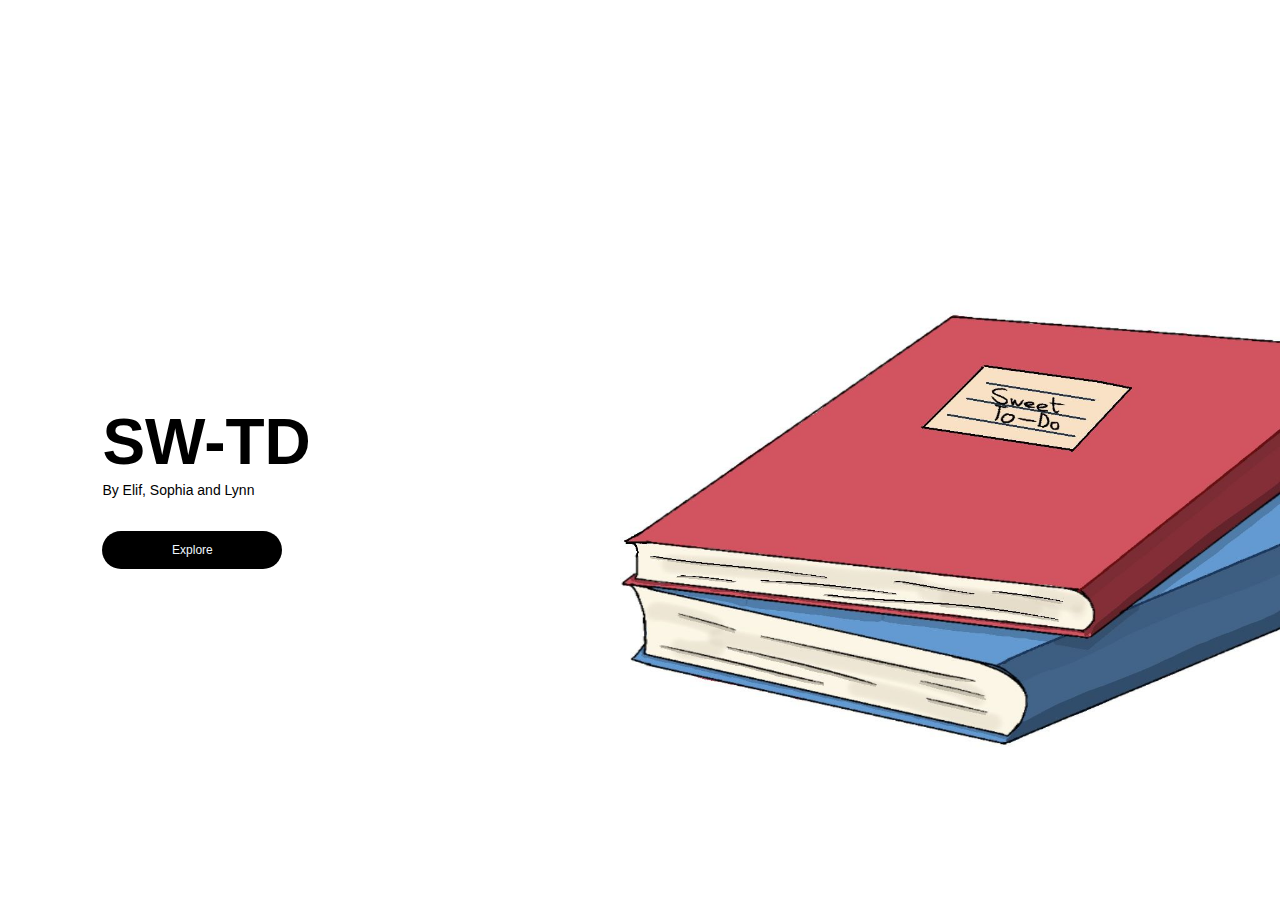
==== index.html @ 82f4e5f3 "Update and rename Firstpage.html to index.html" ====
<!doctype html>
<html lang="en">
<head>
  <meta charset="utf-8">
  <meta name="viewport" content="width=device-width, initial-scale=1">
  <title>Sweet-To-Do</title>
  <link rel="stylesheet" href="Firstpage.css">
</head>
<body>
  <div class="container">
  
    </header>

    <main class="row">
      <section class="col">
        <h1>SW-TD</h1>
        <p>By Elif, Sophia and Lynn</p>
        <button style="color: aliceblue;"><a href="Selectionsite.html">Explore</a></button>
      </section>
    </main>
  </div>
</body>
</html>
---- Firstpage.css ----
* {
    margin: 0;
    padding: 0;
    box-sizing: border-box;
}

body {
    color: #000;
    font-family: Arial, sans-serif;
    background-image: url('Background.jpg');
    background-size: cover;
    background-repeat: no-repeat;
    background-position: center;
}
a{
    color: aliceblue;
    text-decoration: none;
}

.container {
    padding: 0 8%;
}

.navbar {
    height: 12%;
    display: flex;
    align-items: center;
}

nav ul {
    list-style: none;
    display: flex;
    gap: 60px;
    margin-top: 7vh;
}

nav ul li a {
    text-decoration: none;
    color: #000000;
    font-size: 13px;
}

.row {
    display: flex;
    align-items: center;
    color: #000000;
    padding: 5vh 0;
}

.col h1 {
    font-size: 4em;
    color: #000000;
    margin-top: 40vh;
}

.col p {
    font-size: 14px;
    line-height: 1.6;
}

button {
    width: 180px;
    font-size: 12px;
    padding: 12px 0;
    background: #000000;
    border: none;
    border-radius: 20px;
    margin-top: 30px;
}

.card {
    display: inline-block;
    width: 200px;
    height: 240px;
    margin: 20px;
    border-radius: 10px;
    background-position: center;
    background-size: cover;
    transition: transform 0.5s;
}

.card:hover {
    transform: translateY(-10px);
}

.text-overlay {
    position: absolute;
    bottom: 10px;
    left: 50%;
    transform: translateX(-50%);
    color: #ffffff;
    font-size: 16px;
    background-color: rgba(0, 0, 0, 0.6);
    padding: 5px 10px;
    border-radius: 5px;
    text-align: center;
}

.column {
    flex: 1 1 25%;
    padding: 0 4px;
}

.column img {
    border-radius: 10px;
    height: 200px;
    margin-top: 20px;
    transition: transform 0.5s;
}

.column img:hover {
    transform: scale(1.1);
    box-shadow: 0 5px 15px rgba(0, 0, 0, 0.3);
}

@media screen and (max-width: 800px) {
    .column {
        flex: 1 1 50%;
    }
}

@media screen and (max-width: 600px) {
    .column {
        flex: 1 1 100%;
    }
}
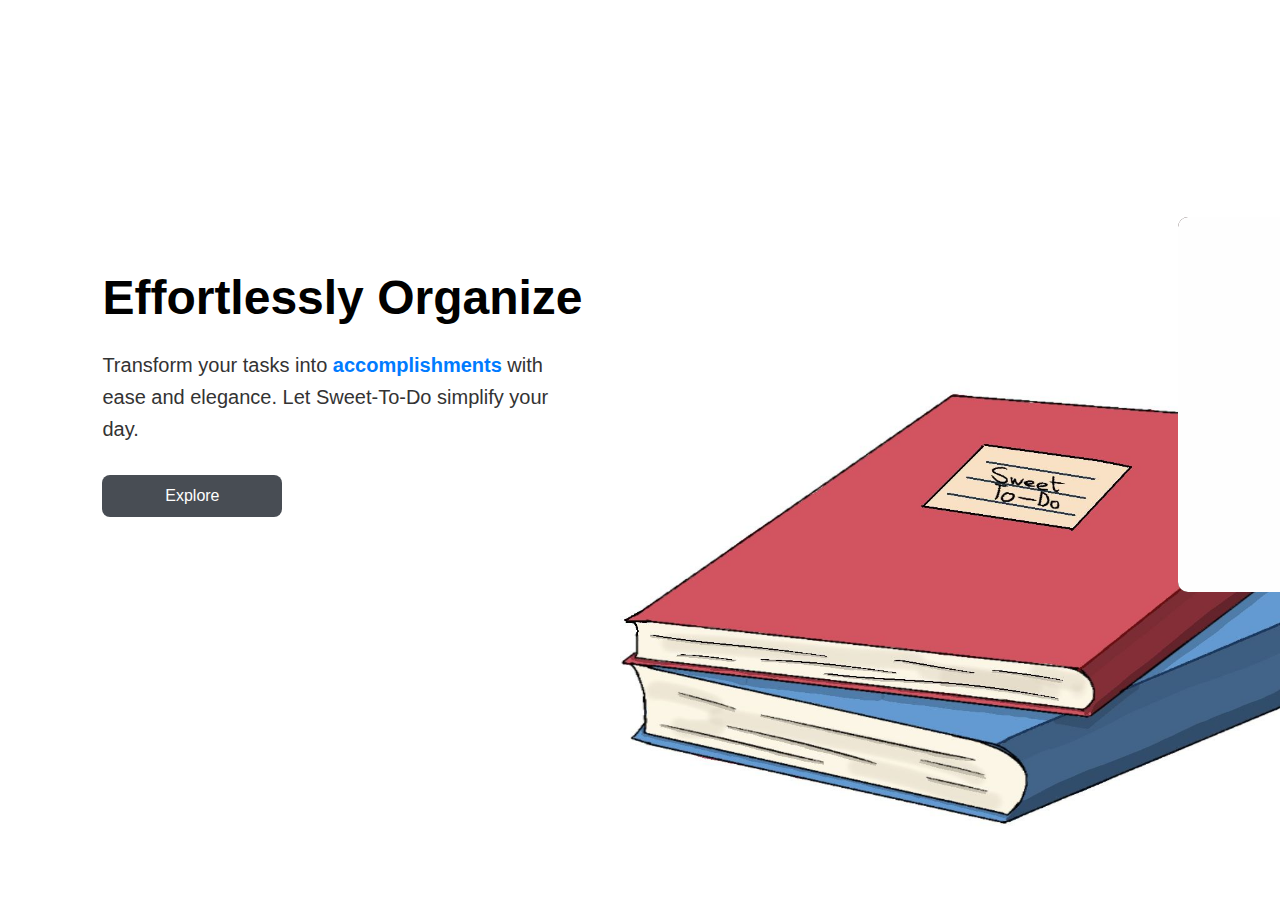
==== commit da01dd8d: "Update index.html" ====
--- a/index.html
+++ b/index.html
@@ -5,19 +5,115 @@
   <meta name="viewport" content="width=device-width, initial-scale=1">
   <title>Sweet-To-Do</title>
   <link rel="stylesheet" href="Firstpage.css">
+  <style>
+    * {
+      margin: 0;
+      padding: 0;
+      box-sizing: border-box;
+    }
+
+    body {
+      font-family: Arial, sans-serif;
+      color: #000;
+      background-color: #ffffff;
+      background-size: cover;
+      background-repeat: no-repeat;
+      background-position: center;
+    }
+
+  
+
+    .col {
+      max-width: 45%;
+    }
+
+    .col h1 {
+      font-size: 3em;
+      color: #000000;
+      margin-bottom: 0.5em;
+      font-weight: bold;
+      margin-top: 30vh;
+    }
+
+    .col p {
+      font-size: 1.25em;
+      line-height: 1.6;
+      color: #333;
+      
+    }
+
+    .col p span {
+      color: #007bff; /* Accent color for emphasis */
+      font-weight: bold;
+    }
+
+    button {
+      font-size: 1em;
+      padding: 0.75em 1.5em;
+      background-color: #484d54;
+      color: #ffffff;
+      border: none;
+      border-radius: 8px;
+      cursor: pointer;
+      
+    }
+
+    button:hover {
+      background-color:#2c2f33;
+    }
+
+    button a {
+      color: #ffffff;
+      text-decoration: none;
+    }
+
+    .animation-section {
+      flex: 1;
+      display: flex;
+      justify-content: flex-end;
+      margin-top: -300px;
+  
+    }
+
+    .animation-section video {
+      width: 100%;
+      max-width: 1200px;
+      width: 500px;
+      border-radius: 10px;
+      background-color: #2a1313;
+      
+      margin-right: -500px;
+      margin-bottom: 180px;
+    }
+
+    @media screen and (max-width: 800px) {
+      .container {
+        flex-direction: column;
+        align-items: flex-start;
+        padding: 10% 5%;
+      }
+
+      .animation-section video {
+        width: 100%;
+      
+      }
+    }
+  </style>
 </head>
 <body>
   <div class="container">
-  
-    </header>
+    <main class="col">
+      <h1>Effortlessly Organize</h1>
+      <p>Transform your tasks into <span>accomplishments</span> with ease and elegance. Let Sweet-To-Do simplify your day.</p>
+      <button><a href="Selectionsite.html">Explore</a></button>
+    </main>
 
-    <main class="row">
-      <section class="col">
-        <h1>SW-TD</h1>
-        <p>By Elif, Sophia and Lynn</p>
-        <button style="color: aliceblue;"><a href="Selectionsite.html">Explore</a></button>
-      </section>
-    </main>
+    <div class="animation-section">
+      <video autoplay loop muted playsinline>
+        <source src="Videoprojekt.mp4" type="video/mp4">
+        Your browser does not support the video tag.
+      </video>
+    </div>
   </div>
 </body>
 </html>
